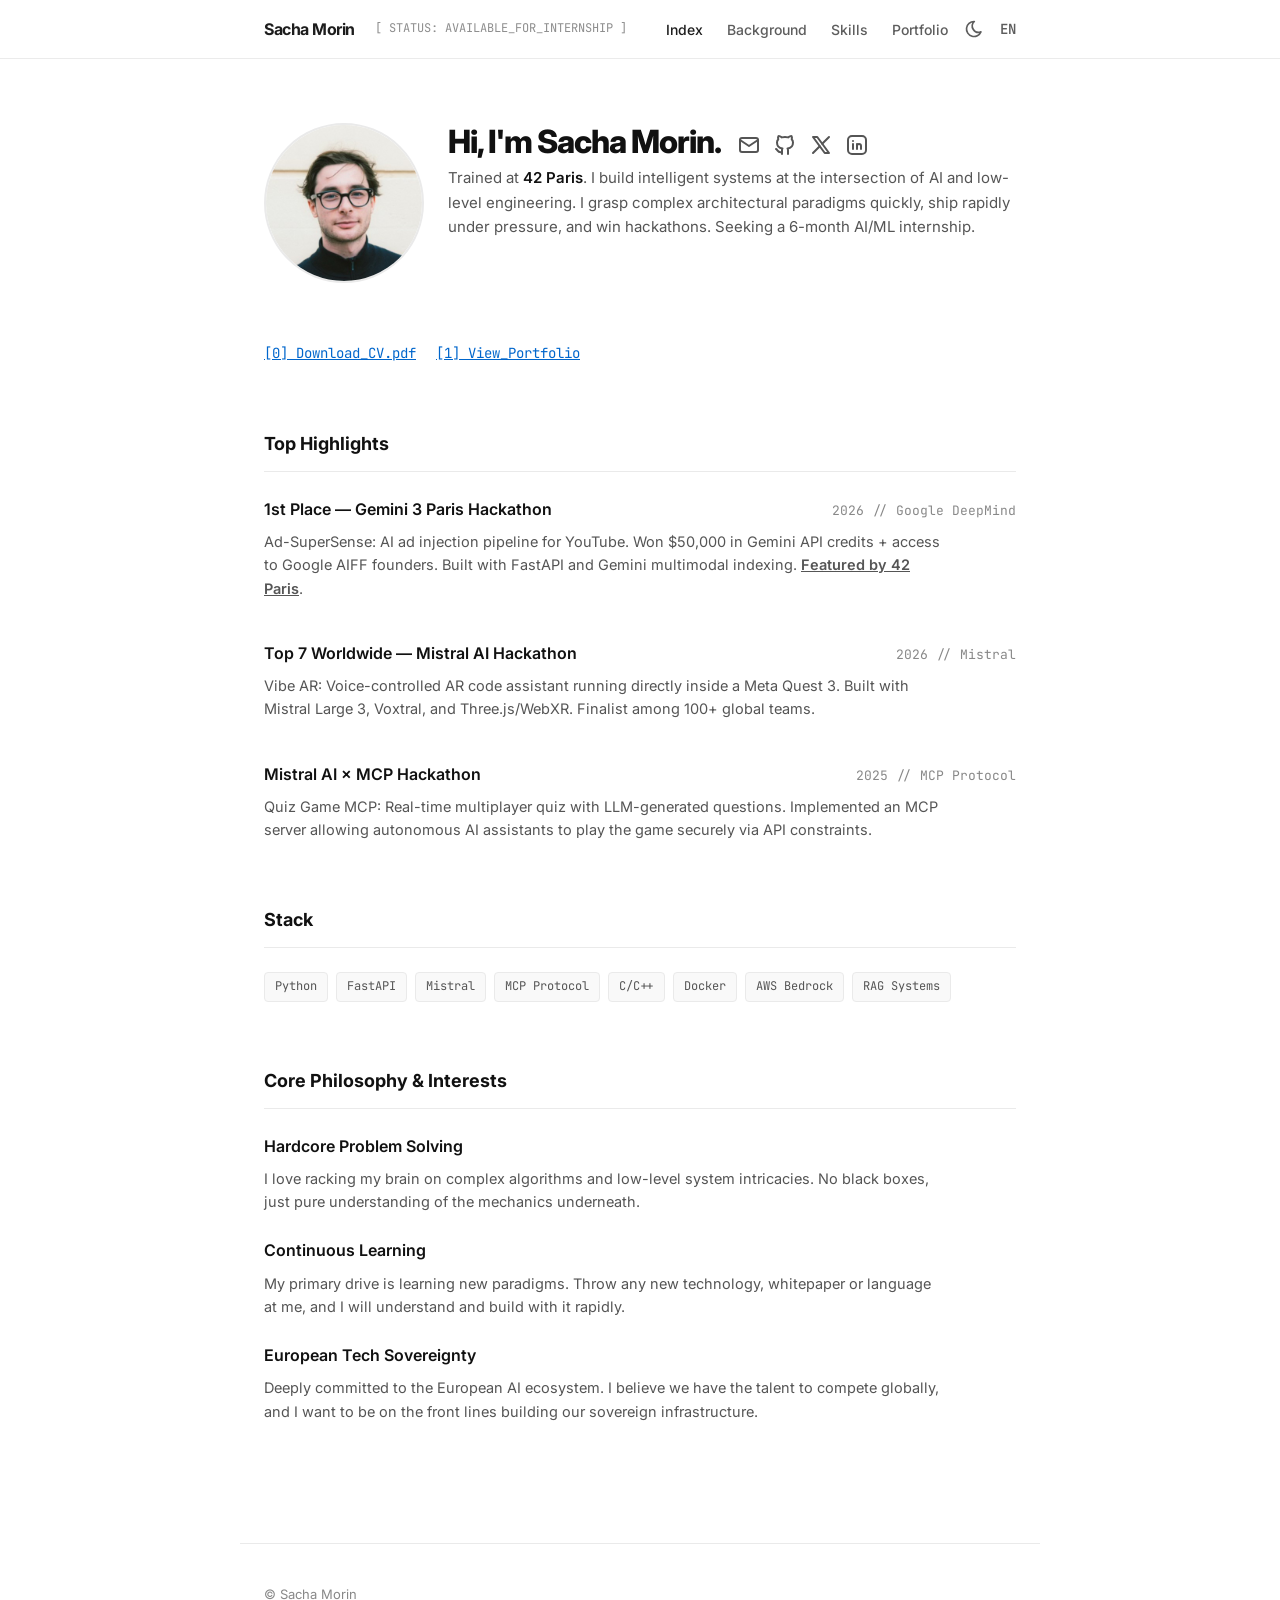
==== index.html @ 83878939 "feat: Portfolio AWS — sachamorin.fr production deployment - Serverless AWS stack: S3 + CloudFront (O" ====
<!DOCTYPE html>
<html lang="en">

<head>
  <meta charset="UTF-8">
  <meta name="viewport" content="width=device-width, initial-scale=1.0">
  <title>Sacha Morin — AI Engineer · 42 Paris</title>
  <link rel="preconnect" href="https://fonts.googleapis.com">
  <link rel="preconnect" href="https://fonts.gstatic.com" crossorigin>
  <link
    href="https://fonts.googleapis.com/css2?family=Inter:wght@400;500;600;700;800&family=JetBrains+Mono:wght@500;700&display=swap"
    rel="stylesheet">
  <link rel="stylesheet" href="styles.css">
</head>

<body>

  <!-- TOP NAV -->
  <nav class="top-nav">
    <div class="nav-container">
      <div class="nav-left">
        <div class="nav-logo">Sacha Morin</div>
        <span class="nav-status" data-i18n="status.available">[ STATUS: AVAILABLE_FOR_INTERNSHIP ]</span>
      </div>

      <div class="nav-controls">
        <div class="nav-links">
          <a href="#" onclick="showSection('index', this); return false;" class="active" data-i18n="nav.index">Index</a>
          <a href="#" onclick="showSection('parcours', this); return false;" data-i18n="nav.background">Background</a>
          <a href="#" onclick="showSection('competences', this); return false;" data-i18n="nav.skills">Skills</a>
          <a href="#" onclick="showSection('portfolio', this); return false;" data-i18n="nav.portfolio">Portfolio</a>
        </div>
        <button id="theme-toggle" class="ctrl-btn" onclick="toggleTheme()" title="Toggle Theme">🌗</button>
        <button id="lang-toggle" class="ctrl-btn" onclick="toggleLang()" title="Switch Language">EN</button>
        <button class="hamburger" onclick="toggleMobileNav()">☰</button>
      </div>
    </div>
  </nav>

  <!-- MOBILE NAV -->
  <div class="mobile-nav" id="mobile-nav">
    <a href="#" onclick="showSection('index', this); toggleMobileNav(); return false;" data-i18n="nav.index">Index</a>
    <a href="#" onclick="showSection('parcours', this); toggleMobileNav(); return false;" data-i18n="nav.background">Background</a>
    <a href="#" onclick="showSection('competences', this); toggleMobileNav(); return false;" data-i18n="nav.skills">Skills</a>
    <a href="#" onclick="showSection('portfolio', this); toggleMobileNav(); return false;" data-i18n="nav.portfolio">Portfolio</a>
    <a href="CV_Sacha_Morin.pdf" target="_blank" data-i18n="nav.cv">CV</a>
  </div>

  <!-- MAIN CONTENT -->
  <main class="main-content">

  <div id="section-index" class="spa-section active" style="display:block;">
    <section class="hero-section">
      <div class="hero-content">
        <div class="block">
          <img src="sacha_profile.jpeg" alt="Sacha Morin" class="hero-avatar" style="border: 2px solid var(--border-light);">
        </div>
        <div class="hero-text-block">
          <div class="hero-title-row">
            <h1 data-i18n="index.hi">Hi, I'm Sacha Morin.</h1>
            <div class="social-links" style="margin-left: 8px; display: flex; gap: 12px; align-items: center;">
              <a href="mailto:sacha.morin.ia@gmail.com" aria-label="Mail" style="display:flex;align-items:center;">
                <svg xmlns="http://www.w3.org/2000/svg" width="24" height="24" viewBox="0 0 24 24" fill="none"
                  stroke="currentColor" stroke-width="2" stroke-linecap="round" stroke-linejoin="round">
                  <path stroke="none" d="M0 0h24v24H0z" fill="none" />
                  <path d="M3 7a2 2 0 0 1 2 -2h14a2 2 0 0 1 2 2v10a2 2 0 0 1 -2 2h-14a2 2 0 0 1 -2 -2v-10z" />
                  <path d="M3 7l9 6l9 -6" />
                </svg>
              </a>
              <a href="https://github.com/Min0laa" target="_blank" aria-label="GitHub"
                style="display:flex;align-items:center;">
                <svg xmlns="http://www.w3.org/2000/svg" width="24" height="24" viewBox="0 0 24 24" fill="none"
                  stroke="currentColor" stroke-width="2" stroke-linecap="round" stroke-linejoin="round">
                  <path stroke="none" d="M0 0h24v24H0z" fill="none" />
                  <path
                    d="M9 19c-4.3 1.4 -4.3 -2.5 -6 -3m12 5v-3.5c0 -1 .1 -1.4 -.5 -2c2.8 -.3 5.5 -1.4 5.5 -6a4.6 4.6 0 0 0 -1.3 -3.2a4.2 4.2 0 0 0 -.1 -3.2s-1.1 -.3 -3.5 1.3a12.3 12.3 0 0 0 -6.2 0c-2.4 -1.6 -3.5 -1.3 -3.5 -1.3a4.2 4.2 0 0 0 -.1 3.2a4.6 4.6 0 0 0 -1.3 3.2c0 4.6 2.7 5.7 5.5 6c-.6 .6 -.6 1.2 -.5 2v3.5" />
                </svg>
              </a>
              <a href="https://x.com/sacha_morin" target="_blank" aria-label="X"
                style="display:flex;align-items:center;">
                <svg xmlns="http://www.w3.org/2000/svg" width="24" height="24" viewBox="0 0 24 24" fill="none"
                  stroke="currentColor" stroke-width="2" stroke-linecap="round" stroke-linejoin="round">
                  <path stroke="none" d="M0 0h24v24H0z" fill="none" />
                  <path d="M4 4l11.733 16h4.267l-11.733 -16z" />
                  <path d="M4 20l6.768 -6.768m2.46 -2.46l6.772 -6.772" />
                </svg>
              </a>
              <a href="https://linkedin.com/in/sacha-morin60/" target="_blank" aria-label="LinkedIn"
                style="display:flex;align-items:center;">
                <svg xmlns="http://www.w3.org/2000/svg" width="24" height="24" viewBox="0 0 24 24" fill="none"
                  stroke="currentColor" stroke-width="2" stroke-linecap="round" stroke-linejoin="round">
                  <path stroke="none" d="M0 0h24v24H0z" fill="none" />
                  <path d="M8 11v5" />
                  <path d="M8 8v.01" />
                  <path d="M12 16v-5" />
                  <path d="M16 16v-3a2 2 0 1 0 -4 0" />
                  <path d="M3 7a4 4 0 0 1 4 -4h10a4 4 0 0 1 4 4v10a4 4 0 0 1 -4 4h-10a4 4 0 0 1 -4 -4z" />
                </svg>
              </a>
            </div>
          </div>
          <p data-i18n="index.desc">
            Trained at <strong>42 Paris</strong>. I build intelligent systems at the intersection of AI and low-level
            engineering. I grasp complex architectural paradigms quickly, ship rapidly under pressure, and win
            hackathons. Seeking a 6-month AI/ML internship.
          </p>
        </div>
      </div>
    </section>

    <div style="margin-top: 24px;">
      <a href="CV_Sacha_Morin.pdf" target="_blank" class="mono-link" data-i18n="index.dl_cv">[0] Download_CV.pdf</a>
      <a href="#" onclick="showSection('portfolio', document.querySelectorAll('.nav-links a')[3]); return false;" class="mono-link" data-i18n="index.view_port">[1] View_Portfolio</a>
    </div>

    <h3 data-i18n="index.highlights">Top Highlights</h3>
    <div class="info-list">

      <div class="info-item">
        <div class="info-header">
          <div class="info-title" data-i18n="port.ad_super">1st Place — Gemini 3 Paris Hackathon</div>
          <div class="info-meta" data-i18n="port.ad_super.meta">2026 // Google DeepMind</div>
        </div>
        <p class="info-desc" data-i18n="port.ad_super.desc">Ad-SuperSense: AI ad injection pipeline for YouTube. Won
          $50,000 in Gemini API credits + access to Google AIFF founders. Built with FastAPI and Gemini multimodal
          indexing.</p>
      </div>

      <div class="info-item">
        <div class="info-header">
          <div class="info-title" data-i18n="port.mistral">Top 7 Worldwide — Mistral AI Hackathon</div>
          <div class="info-meta" data-i18n="port.mistral.meta">2026 // Mistral</div>
        </div>
        <p class="info-desc" data-i18n="port.mistral.desc">Vibe AR: Voice-controlled AR code assistant running directly
          inside a Meta Quest 3. Built with Mistral Large 3, Voxtral, and Three.js/WebXR. Finalist among 100+ global
          teams.</p>
      </div>

      <div class="info-item">
        <div class="info-header">
          <div class="info-title" data-i18n="port.mcp">Mistral AI × MCP Hackathon</div>
          <div class="info-meta" data-i18n="port.mcp.meta">2025 // MCP Protocol</div>
        </div>
        <p class="info-desc" data-i18n="port.mcp.desc">Quiz Game MCP: Real-time multiplayer quiz with LLM-generated
          questions. Implemented an MCP server allowing autonomous AI assistants to play the game securely via API
          constraints.</p>
      </div>

    </div>

    <h3 data-i18n="index.stack">Stack</h3>
    <div class="tag-container">
      <span class="tag">Python</span>
      <span class="tag">FastAPI</span>
      <span class="tag">Mistral</span>
      <span class="tag">MCP Protocol</span>
      <span class="tag">C/C++</span>
      <span class="tag">Docker</span>
      <span class="tag">AWS Bedrock</span>
      <span class="tag">RAG Systems</span>
    </div>

    <h3 data-i18n="index.philosophy">Core Philosophy & Interests</h3>
    <div class="info-list" style="gap: 24px; margin-top: 16px;">
      <div class="info-item">
        <div class="info-title" data-i18n="phil.problem.title">Hardcore Problem Solving</div>
        <p class="info-desc" data-i18n="phil.problem.desc">I love racking my brain on complex algorithms and low-level
          system intricacies. No black boxes, just pure understanding of the mechanics underneath.</p>
      </div>
      <div class="info-item">
        <div class="info-title" data-i18n="phil.learning.title">Continuous Learning</div>
        <p class="info-desc" data-i18n="phil.learning.desc">My primary drive is learning new paradigms. Throw any new
          technology, whitepaper or language at me, and I will understand and build with it rapidly.</p>
      </div>
      <div class="info-item">
        <div class="info-title" data-i18n="phil.euro.title">European Tech Sovereignty</div>
        <p class="info-desc" data-i18n="phil.euro.desc">Deeply committed to the European AI ecosystem. I believe we have
          the talent to compete globally, and I want to be on the front lines building our sovereign infrastructure.</p>
      </div>
    </div>
  </div>

  <div id="section-parcours" class="spa-section" style="display:none;">
    <h1 data-i18n="parc.title">Background</h1>
    <h2 data-i18n="parc.subtitle">Education · Experience · Commitments</h2>

    <h3 data-i18n="parc.exp.h3">Experience & Leadership</h3>
    <div class="info-list">
      
      <div class="info-item">
        <div class="info-header">
          <div class="info-title" data-i18n="parc.exp1.t">Co-President — 42Blockchain</div>
          <div class="info-meta" data-i18n="parc.exp1.m">Jan 2024 – 2025 // Paris, France</div>
        </div>
        <p class="info-desc" data-i18n="parc.exp1.p">Revitalized an abandoned student association into the world's largest student blockchain union with 2,063 members across 30+ countries. Secured partnerships with Algorand, Solana, and Ledger. Organized events and dispatched students to international hackathons (Bangkok, Singapore, Brussels, Berlin).</p>
      </div>

      <div class="info-item">
        <div class="info-header">
          <div class="info-title" data-i18n="parc.exp2.t">Human Resources Advisor</div>
          <div class="info-meta" data-i18n="parc.exp2.m">2022 - 2024 // Pôle Emploi - France Travail</div>
        </div>
        <p class="info-desc" data-i18n="parc.exp2.p">Analyzed complex organizational logic and advised businesses on talent acquisition structuring.</p>
      </div>

      <div class="info-item">
        <div class="info-header">
          <div class="info-title" data-i18n="parc.exp3.t">Hotel Receptionist</div>
          <div class="info-meta" data-i18n="parc.exp3.m">Sept – Dec 2022 // London, UK</div>
        </div>
        <p class="info-desc" data-i18n="parc.exp3.p">Front desk operations in a 100% English-speaking environment. Total linguistic immersion resulting in professional-level fluency.</p>
      </div>

    </div>

    <h3 data-i18n="parc.cert.h3">Certifications</h3>
    <div class="info-list">

      <div class="info-item">
        <div class="info-header">
          <div class="info-title" data-i18n="parc.cert1.t">AWS Solutions Architect — Associate</div>
          <div class="info-meta" data-i18n="parc.cert1.m">In Progress</div>
        </div>
        <p class="info-desc" data-i18n="parc.cert1.p">Cloud architecture, Infrastructure as Code, high availability, and AWS security. (EC2, S3, Lambda, VPC, IAM, CloudFormation).</p>
      </div>

      <div class="info-item">
        <div class="info-header">
          <div class="info-title" data-i18n="parc.cert2.t">AWS AI Practitioner</div>
          <div class="info-meta" data-i18n="parc.cert2.m">In Progress</div>
        </div>
        <p class="info-desc" data-i18n="parc.cert2.p">Machine Learning pipelines, model inference, and deployment using AWS Bedrock, SageMaker, Rekognition, and Comprehend.</p>
      </div>

      <div class="info-item">
        <div class="info-header">
          <div class="info-title" data-i18n="parc.cert3.t">Alyra — Rust Programming</div>
          <div class="info-meta" data-i18n="parc.cert3.m">Completed 2024</div>
        </div>
        <p class="info-desc" data-i18n="parc.cert3.p">Rust certification applied to low-level systems and blockchain (Ownership, borrowing, lifetimes, safe concurrency).</p>
      </div>

    </div>

    <h3 data-i18n="parc.edu.h3">Education</h3>
    <div class="info-list">

      <div class="info-item">
        <div class="info-header">
          <div class="info-title" data-i18n="parc.edu1.t">42 Paris — Software Engineering</div>
          <div class="info-meta" data-i18n="parc.edu1.m">Nov 2023 – Present // Paris, France</div>
        </div>
        <div class="tag-container" style="margin-bottom: 8px;">
          <span class="tag" data-i18n="parc.edu1.tag">RNCP Level 7 (Master's Equivalent)</span>
        </div>
        <p class="info-desc" data-i18n="parc.edu1.p">Intensive peer-to-peer curriculum. System programming in C (memory, processes, sockets), OOP in C++, networking (TCP/IP, HTTP servers from scratch), multithreading, and advanced Linux/Docker administration.</p>
      </div>

      <div class="info-item">
        <div class="info-header">
          <div class="info-title" data-i18n="parc.edu2.t">EF Education First — Language & Finance</div>
          <div class="info-meta" data-i18n="parc.edu2.m">Jan – Jun 2023 // San Diego, CA</div>
        </div>
        <p class="info-desc" data-i18n="parc.edu2.p">English language diploma with supplementary modules in finance. 6 months of total immersion on an American campus.</p>
      </div>

      <div class="info-item">
        <div class="info-header">
          <div class="info-title" data-i18n="parc.edu3.t">General Baccalaureate</div>
          <div class="info-meta" data-i18n="parc.edu3.m">2022 // France</div>
        </div>
        <p class="info-desc" data-i18n="parc.edu3.p">Solid scientific foundation — Specialties in Physics, Chemistry, Biology, and Expert Mathematics.</p>
      </div>

    </div>

    <h3 data-i18n="parc.lang.h3">Languages</h3>
    <div class="tag-container">
      <span class="tag" data-i18n="parc.lang1">French (Native)</span>
      <span class="tag" data-i18n="parc.lang2">English (Fluent/Professional)</span>
    </div>
  </div>

  <div id="section-competences" class="spa-section" style="display:none;">
    <h1 data-i18n="comp.title">Skills</h1>
    <h2 data-i18n="comp.subtitle">Technical stack — AI, cloud and systems</h2>

    <h3 data-i18n="comp.ai.h3">AI & LLM — Core Expertise</h3>
    <p data-i18n="comp.ai.p">Building end-to-end intelligent systems, pipelines, and agents.</p>
    <div class="tag-container">
      <span class="tag" style="background:#111; color:#fff;">Python</span>
      <span class="tag" style="background:#111; color:#fff;">FastAPI</span>
      <span class="tag" style="background:#111; color:#fff;">LLM APIs (Mistral, Gemini)</span>
      <span class="tag" style="background:#111; color:#fff;">MCP Protocol</span>
      <span class="tag" style="background:#111; color:#fff;">RAG Systems</span>
      <span class="tag">PyTorch</span>
      <span class="tag">LangChain</span>
      <span class="tag">Transformers</span>
      <span class="tag">Voxtral</span>
      <span class="tag">ElevenLabs</span>
    </div>

    <h3 data-i18n="comp.cloud.h3">Cloud & DevOps</h3>
    <p data-i18n="comp.cloud.p">Deploying, scaling, and maintaining infrastructure.</p>
    <div class="tag-container">
      <span class="tag" style="background:#111; color:#fff;">Docker & Compose</span>
      <span class="tag" style="background:#111; color:#fff;">Linux / Shell</span>
      <span class="tag" style="background:#111; color:#fff;">Git / GitHub</span>
      <span class="tag">AWS Bedrock</span>
      <span class="tag">Nginx / TLS</span>
      <span class="tag">Redis</span>
      <span class="tag">MariaDB / PostgreSQL</span>
    </div>

    <h3 data-i18n="comp.sys.h3">Low-Level Systems — 42 Base</h3>
    <p data-i18n="comp.sys.p">Memory management, networking, and system calls.</p>
    <div class="tag-container">
      <span class="tag" style="background:#111; color:#fff;">C / C++</span>
      <span class="tag" style="background:#111; color:#fff;">Networking (TCP/IP)</span>
      <span class="tag">Rust</span>
      <span class="tag">Multithreading / POSIX</span>
      <span class="tag">Unix / Sockets</span>
    </div>

    <h3 data-i18n="comp.web.h3">Web & Full-Stack</h3>
    <div class="tag-container">
      <span class="tag">TypeScript</span>
      <span class="tag">Next.js</span>
      <span class="tag">React</span>
      <span class="tag">Three.js / WebXR</span>
      <span class="tag">REST APIs</span>
      <span class="tag">WebSockets</span>
      <span class="tag">OAuth2</span>
    </div>

    <h3 data-i18n="comp.soft.h3">Soft Skills</h3>
    <div class="info-list">
      <div class="info-item">
        <div class="info-header"><div class="info-title" data-i18n="comp.soft1.t">Leadership & Execution</div></div>
        <p class="info-desc" data-i18n="comp.soft1.p">Managed an association of 2,000+ members. Built and united a team from scratch. Proven ability to execute and ship under 48h pressure during hackathons.</p>
      </div>
      <div class="info-item">
        <div class="info-header"><div class="info-title" data-i18n="comp.soft2.t">Fast Learning & Problem Solving</div></div>
        <p class="info-desc" data-i18n="comp.soft2.p">Trained in self-directed learning at 42. Capable of learning any technology by building. Able to decompose any complex architecture without assistance.</p>
      </div>
      <div class="info-item">
        <div class="info-header"><div class="info-title" data-i18n="comp.soft3.t">International & Negotiation</div></div>
        <p class="info-desc" data-i18n="comp.soft3.p">Fluent English, participated in hackathons across 4 continents. Secured partnerships and dealt with major tech actors (Algorand, Solana, Ledger).</p>
      </div>
    </div>

    <h3 data-i18n="comp.roles.h3">Target Roles</h3>
    <div class="info-list">
      <div class="info-item">
        <div class="info-header"><div class="info-title" data-i18n="comp.role1.t">LLM Engineering</div></div>
        <p class="info-desc" data-i18n="comp.role1.p">Fine-tuning, advanced prompt engineering, model evaluation, and inference pipelines.</p>
      </div>
      <div class="info-item">
        <div class="info-header"><div class="info-title" data-i18n="comp.role2.t">AI Agents & MCP</div></div>
        <p class="info-desc" data-i18n="comp.role2.p">Multi-agent systems, orchestration, Model Context Protocol integration, agentic workflows.</p>
      </div>
      <div class="info-item">
        <div class="info-header"><div class="info-title" data-i18n="comp.role3.t">RAG & Knowledge Bases</div></div>
        <p class="info-desc" data-i18n="comp.role3.p">Retrieval-augmented generation, vector stores, semantic search systems.</p>
      </div>
    </div>
  </div>

  <div id="section-portfolio" class="spa-section" style="display:none;">
    <h1 data-i18n="portpage.h1">Portfolio</h1>
    <h2 data-i18n="portpage.h2">Projects built under pressure</h2>

    <h3 data-i18n="portpage.ai">AI Hackathons</h3>
    <div class="info-list">

      <div class="info-item">
        <div class="info-header">
          <div class="info-title" data-i18n="port.ad_super">1st Place — Gemini 3 Paris Hackathon</div>
          <div class="info-meta" data-i18n="port.ad_super.meta">2026 // Google DeepMind</div>
        </div>
        <p class="info-desc" data-i18n="port.ad_super.desc">Ad-SuperSense: AI ad injection pipeline for YouTube. Won
          $50,000 in Gemini API credits + access to Google AIFF founders. Built with FastAPI and Gemini multimodal
          indexing.</p>
        <div class="tag-container">
          <span class="tag">Python</span>
          <span class="tag">FastAPI</span>
          <span class="tag">Gemini API</span>
          <span class="tag">TypeScript</span>
          <span class="tag">Plasmo</span>
        </div>
      </div>

      <div class="info-item">
        <div class="info-header">
          <div class="info-title" data-i18n="port.mistral">Top 7 Worldwide — Mistral AI Hackathon</div>
          <div class="info-meta" data-i18n="port.mistral.meta">2026 // Mistral</div>
        </div>
        <p class="info-desc" data-i18n="port.mistral.desc">Vibe AR: Voice-controlled AR code assistant running directly
          inside a Meta Quest 3. Built with Mistral Large 3, Voxtral, and Three.js/WebXR. Finalist among 100+ global
          teams.</p>
        <div class="tag-container">
          <span class="tag">Mistral Large 3</span>
          <span class="tag">Voxtral</span>
          <span class="tag">Three.js / WebXR</span>
          <span class="tag">ElevenLabs</span>
          <span class="tag">Meta Quest 3</span>
        </div>
      </div>

      <div class="info-item">
        <div class="info-header">
          <div class="info-title" data-i18n="port.mcp">Mistral AI × MCP Hackathon</div>
          <div class="info-meta" data-i18n="port.mcp.meta">2025 // MCP Protocol</div>
        </div>
        <p class="info-desc" data-i18n="port.mcp.desc">Quiz Game MCP: Real-time multiplayer quiz with LLM-generated
          questions. Implemented an MCP server allowing autonomous AI assistants to play the game securely via API
          constraints.</p>
        <div class="tag-container">
          <span class="tag">Python</span>
          <span class="tag">FastAPI</span>
          <span class="tag">FastMCP</span>
          <span class="tag">WebSockets</span>
        </div>
      </div>

    </div>

    <h3 data-i18n="portpage.sys">Low-Level Systems & Infrastructure</h3>
    <div class="info-list">

      <div class="info-item">
        <div class="info-header">
          <div class="info-title" data-i18n="sys.inc.title">Inception</div>
          <div class="info-meta" data-i18n="sys.inc.meta">System Administration / Docker</div>
        </div>
        <p class="info-desc" data-i18n="sys.inc.desc">Production Docker infrastructure from scratch. A WordPress setup
          served via Nginx with TLS, backed by MariaDB, and cached with Redis. Built entirely with custom Dockerfiles
          without raw images.</p>
        <div class="tag-container">
          <span class="tag">Docker</span>
          <span class="tag">Nginx</span>
          <span class="tag">Redis</span>
          <span class="tag">MariaDB</span>
        </div>
      </div>

      <div class="info-item">
        <div class="info-header">
          <div class="info-title" data-i18n="sys.irc.title">ft_irc</div>
          <div class="info-meta" data-i18n="sys.irc.meta">C++ / Networking</div>
        </div>
        <p class="info-desc" data-i18n="sys.irc.desc">RFC-compliant IRC server in C++. Features non-blocking I/O with
          poll(), channel management, operator privileges, private messaging, and concurrent clients.</p>
        <div class="tag-container">
          <span class="tag">C++</span>
          <span class="tag">TCP/IP Sockets</span>
        </div>
      </div>

      <div class="info-item">
        <div class="info-header">
          <div class="info-title" data-i18n="sys.trans.title">ft_transcendence</div>
          <div class="info-meta" data-i18n="sys.trans.meta">Full-Stack Web</div>
        </div>
        <p class="info-desc" data-i18n="sys.trans.desc">Real-time multiplayer Pong application with WebSockets, OAuth2,
          matchmaking, user profiles, and a multi-service Docker architecture.</p>
        <div class="tag-container">
          <span class="tag">TypeScript</span>
          <span class="tag">WebSockets</span>
          <span class="tag">OAuth2</span>
          <span class="tag">Docker</span>
        </div>
      </div>

      <div class="info-item">
        <div class="info-header">
          <div class="info-title" data-i18n="sys.mini.title">Minishell</div>
          <div class="info-meta" data-i18n="sys.mini.meta">C / Unix Systems</div>
        </div>
        <p class="info-desc" data-i18n="sys.mini.desc">Unix shell written from scratch in C. Complete lexer/parser,
          pipes, redirections, variable expansion, signal handling, and nested quotes.</p>
        <div class="tag-container">
          <span class="tag">C</span>
          <span class="tag">Unix Signals</span>
          <span class="tag">AST</span>
        </div>
      </div>

    </div>

    <h3 data-i18n="portpage.cloud">Cloud & Infrastructure</h3>
    <div class="info-list">

      <div class="info-item">
        <div class="info-header">
          <div class="info-title" data-i18n="cloud.portfolio.title">sachamorin.fr — Serverless Portfolio Deployment</div>
          <div class="info-meta" data-i18n="cloud.portfolio.meta">2026 // AWS · Terraform · OVH</div>
        </div>
        <p class="info-desc" data-i18n="cloud.portfolio.desc">Full production-grade AWS deployment of this portfolio. Serverless architecture: S3 static hosting behind CloudFront CDN, Lambda visit counter, API Gateway, DynamoDB — all provisioned with Terraform IaC. Custom domain sachamorin.fr via OVH Cloud with ACM SSL certificate and Route 53 DNS. AWS Budgets for FinOps monitoring.</p>
        <div class="tag-container">
          <span class="tag">AWS S3</span>
          <span class="tag">CloudFront</span>
          <span class="tag">Lambda</span>
          <span class="tag">DynamoDB</span>
          <span class="tag">ACM</span>
          <span class="tag">Route 53 DNS</span>
          <span class="tag">IAM</span>
          <span class="tag">Terraform IaC</span>
          <span class="tag">OVH Cloud</span>
          <span class="tag">FinOps</span>
          <span class="tag">Monitoring</span>
        </div>
      </div>

    </div>

    <h3 data-i18n="portpage.web3">Web3 Hackathons</h3>
    <div class="info-list">

      <div class="info-item">
        <div class="info-header">
          <div class="info-title" data-i18n="web3.ape.title">APE ID</div>
          <div class="info-meta" data-i18n="web3.ape.meta">EthGlobal Bangkok 2024 // $20,000+ Prize</div>
        </div>
        <p class="info-desc" data-i18n="web3.ape.desc">Web3 passport linking ENS subdomains to NFC wristbands. Scanning
          the wristband proves on-chain identity and grants event access.</p>
        <div class="tag-container">
          <span class="tag">TypeScript</span>
          <span class="tag">Next.js</span>
          <span class="tag">Wagmi</span>
          <span class="tag">Base L2</span>
        </div>
      </div>

      <div class="info-item">
        <div class="info-header">
          <div class="info-title" data-i18n="web3.algo.title">Algorand ASA Minter</div>
          <div class="info-meta" data-i18n="web3.algo.meta">Blockspace Hackathon // 1st Place</div>
        </div>
        <p class="info-desc" data-i18n="web3.algo.desc">dApp to mint NFTs and tokens (ASAs) on the Algorand TestNet
          using a Svelte frontend and Flask backend.</p>
        <div class="tag-container">
          <span class="tag">Svelte</span>
          <span class="tag">Python Flask</span>
          <span class="tag">Algorand SDK</span>
        </div>
      </div>

    </div>
  </div>

  </main>

  <footer>
    <div class="footer-left">© Sacha Morin</div>
  </footer>

  <script src="i18n.js"></script>
  <script>
    fetch(`${VISIT_API_URL}/visit`, { method: 'POST' }).catch(e => console.error(e));
    
    // SPA Tab Logic
    function showSection(sectionId, element) {
      // Hide all sections
      document.querySelectorAll('.spa-section').forEach(sec => {
        sec.style.display = 'none';
        sec.classList.remove('active');
      });
      // Show targeted section
      const target = document.getElementById('section-' + sectionId);
      if (target) {
        target.style.display = 'block';
        target.classList.add('active');
      }
      
      // Update nav active state (Desktop)
      document.querySelectorAll('.nav-links a').forEach(a => a.classList.remove('active'));
      if (element && element.closest('.nav-links')) {
        element.classList.add('active');
      } else {
        // Fallback if triggered from elsewhere
        const fallback = document.querySelector(`.nav-links a[onclick*="${sectionId}"]`);
        if (fallback) fallback.classList.add('active');
      }
      
      // Scroll to top
      window.scrollTo(0, 0);
    }
  </script>
</body>
</html>
---- styles.css ----
/* ============================================================
   UNIFIED THEME (LIGHT / DARK)
   Inspired by Steipete / "Pure Information"
   ============================================================ */

:root {
  /* Default Light Theme */
  --bg-page: #ffffff;
  --bg-surface: #f9f9f9;
  --text-main: #111111;
  --text-secondary: #555555;
  --text-tertiary: #888888;
  --border-light: #eaeaea;
  
  --accent-blue: #0066cc;
  --accent-orange: #d97706; /* Fallback dark orange for light mode if needed */
  
  --font-sans: 'Inter', system-ui, -apple-system, sans-serif;
  --font-mono: 'JetBrains Mono', 'Fira Code', monospace;
  
  --max-width-content: 800px;
}

body.dark-theme {
  /* Steipete Dark Theme */
  --bg-page: #0a0a0a;
  --bg-surface: #0d1117;
  --text-main: #f5f5f5;
  --text-secondary: #bbc7d3;
  --text-tertiary: #88929b;
  --border-light: rgba(255, 255, 255, 0.1);
  
  --accent-blue: #7db8ff;
  --accent-orange: #f0883e;
}

* { box-sizing: border-box; margin: 0; padding: 0; }

body {
  background: var(--bg-page);
  color: var(--text-main);
  font-family: var(--font-sans);
  line-height: 1.65;
  -webkit-font-smoothing: antialiased;
  transition: background-color 0.2s ease, color 0.2s ease;
}

a { color: var(--text-secondary); text-decoration: none; transition: color 0.15s ease; }
a:hover { color: var(--text-main); }
a.accent-link { color: var(--accent-blue); }
a.accent-link:hover { color: var(--accent-orange); }

/* ── TOP NAV ── */
.top-nav {
  position: sticky;
  top: 0;
  background: var(--bg-page);
  opacity: 0.95;
  backdrop-filter: blur(8px);
  -webkit-backdrop-filter: blur(8px);
  border-bottom: 1px solid var(--border-light);
  z-index: 100;
  transition: background-color 0.2s ease, border-color 0.2s ease;
}

.nav-container {
  max-width: var(--max-width-content);
  margin: 0 auto;
  padding: 16px 24px;
  display: flex;
  justify-content: space-between;
  align-items: center;
}

.nav-left { display: flex; align-items: center; gap: 12px; }
.nav-logo { font-size: 16px; font-weight: 700; letter-spacing: -0.5px; color: var(--text-main); }

/* ── NEW AVAILABLE BADGE (Minimalist) ── */
.nav-status {
  font-family: var(--font-mono);
  font-size: 12px;
  color: var(--text-tertiary);
  margin-left: 8px;
}

/* ── CONTROLS / TOGGLERS ── */
.nav-controls {
  display: flex;
  align-items: center;
  gap: 16px;
}

.ctrl-btn {
  background: none;
  border: none;
  color: var(--text-secondary);
  cursor: pointer;
  font-family: var(--font-mono);
  font-size: 14px;
  font-weight: 600;
  display: flex;
  align-items: center;
  justify-content: center;
  transition: color 0.15s ease;
}
.ctrl-btn:hover { color: var(--text-main); }

.nav-links { display: flex; gap: 24px; align-items: center; }
.nav-links a { font-size: 14px; color: var(--text-secondary); font-weight: 500; }
.nav-links a:hover, .nav-links a.active { color: var(--text-main); }

.hamburger { display: none; background: none; border: none; font-size: 24px; cursor: pointer; color: var(--text-main); }

/* ── HERO SECTION ── */
.hero-section { padding-top: 24px; padding-bottom: 24px; }
.hero-content { display: flex; flex-direction: column; align-items: flex-start; gap: 24px; }
.hero-avatar { width: 160px; height: 160px; border-radius: 50%; object-fit: cover; flex-shrink: 0; transition: all 0.3s ease; }
.hero-avatar:hover { transform: scale(1.05); box-shadow: 0 20px 25px -5px rgb(0 0 0 / 0.1); }
body.dark-theme .hero-avatar:hover { box-shadow: 0 20px 25px -5px rgba(255,255,255, 0.05); }
.hero-text-block { flex: 1; text-align: left; }
.hero-title-row { display: flex; align-items: center; gap: 8px; justify-content: flex-start; }

@media (min-width: 640px) {
  .hero-content { flex-direction: row; }
}

/* ── LAYOUT ── */
.main-content { max-width: var(--max-width-content); margin: 0 auto; padding: 40px 24px 120px; }

/* ── TYPOGRAPHY & ELEMENTS ── */
h1 { font-size: 32px; font-weight: 800; letter-spacing: -1px; margin-bottom: 4px; line-height: 1.2; color: var(--text-main); }
h2 { font-size: 18px; font-weight: 500; color: var(--text-secondary); margin-bottom: 40px; }
h3 { font-size: 18px; font-weight: 700; margin-top: 64px; margin-bottom: 24px; border-bottom: 1px solid var(--border-light); padding-bottom: 12px; color: var(--text-main); }

p { font-size: 15px; color: var(--text-secondary); margin-bottom: 32px; max-width: 680px; }
ul { list-style: none; margin-bottom: 32px; }
li { font-size: 15px; color: var(--text-secondary); margin-bottom: 12px; display: flex; gap: 12px; }
li::before { content: "—"; color: var(--text-tertiary); }
strong { color: var(--text-main); font-weight: 600; }

.mono-text { font-family: var(--font-mono); font-size: 13px; color: var(--text-tertiary); }
.mono-link { font-family: var(--font-mono); font-size: 14px; text-decoration: underline; margin-right: 16px; color: var(--accent-blue) !important; }
.mono-link:hover { color: var(--accent-orange) !important; text-decoration: underline; }

/* ── COMPONENT: INFO LIST ── */
.info-list { display: flex; flex-direction: column; gap: 40px; }
.info-item { display: flex; flex-direction: column; gap: 8px; }
.info-header { display: flex; justify-content: space-between; align-items: baseline; flex-wrap: wrap; gap: 8px; }
.info-title { font-size: 16px; font-weight: 600; color: var(--text-main); }
.info-meta { font-size: 13px; color: var(--text-tertiary); font-family: var(--font-mono); }
body.dark-theme .info-meta { color: var(--accent-orange); }
.info-desc { font-size: 14.5px; color: var(--text-secondary); line-height: 1.6; margin: 0; }

/* ── TAGS ── */
.tag-container { display: flex; flex-wrap: wrap; gap: 8px; margin-top: 4px; }
.tag {
  font-family: var(--font-mono); font-size: 12px; padding: 4px 10px;
  background: var(--bg-surface); border: 1px solid var(--border-light); border-radius: 4px; color: var(--text-secondary);
}
body.dark-theme .tag { color: var(--accent-blue); }

/* ── FOOTER ── */
footer {
  max-width: var(--max-width-content); margin: 0 auto; padding: 40px 24px;
  border-top: 1px solid var(--border-light); display: flex; justify-content: space-between;
  align-items: center; font-size: 13px; color: var(--text-tertiary);
}
.social-links { display: flex; gap: 16px; }

/* ── RESPONSIVE COMPATIBILITY ── */
@media (max-width: 768px) {
  .nav-links { display: none; }
  .hamburger { display: block; }
  .main-content { padding: 48px 20px 80px; }
  
  h1 { font-size: 28px; }
  h2 { font-size: 16px; }
  h3 { font-size: 16px; margin-top: 48px; }
  
  .info-header { flex-direction: column; gap: 4px; }
  .nav-status { display: none; }
}

/* ── MOBILE NAV OVERLAY ── */
.mobile-nav {
  display: none; position: fixed; inset: 0; top: 60px;
  background: var(--bg-page); z-index: 90; padding: 40px 24px;
  flex-direction: column; gap: 24px; border-top: 1px solid var(--border-light);
}
.mobile-nav.open { display: flex; }
.mobile-nav a { font-size: 18px; font-weight: 500; color: var(--text-main); }
.mobile-nav .nav-controls { justify-content: flex-start; margin-top: 24px; padding-top: 24px; border-top: 1px solid var(--border-light); }
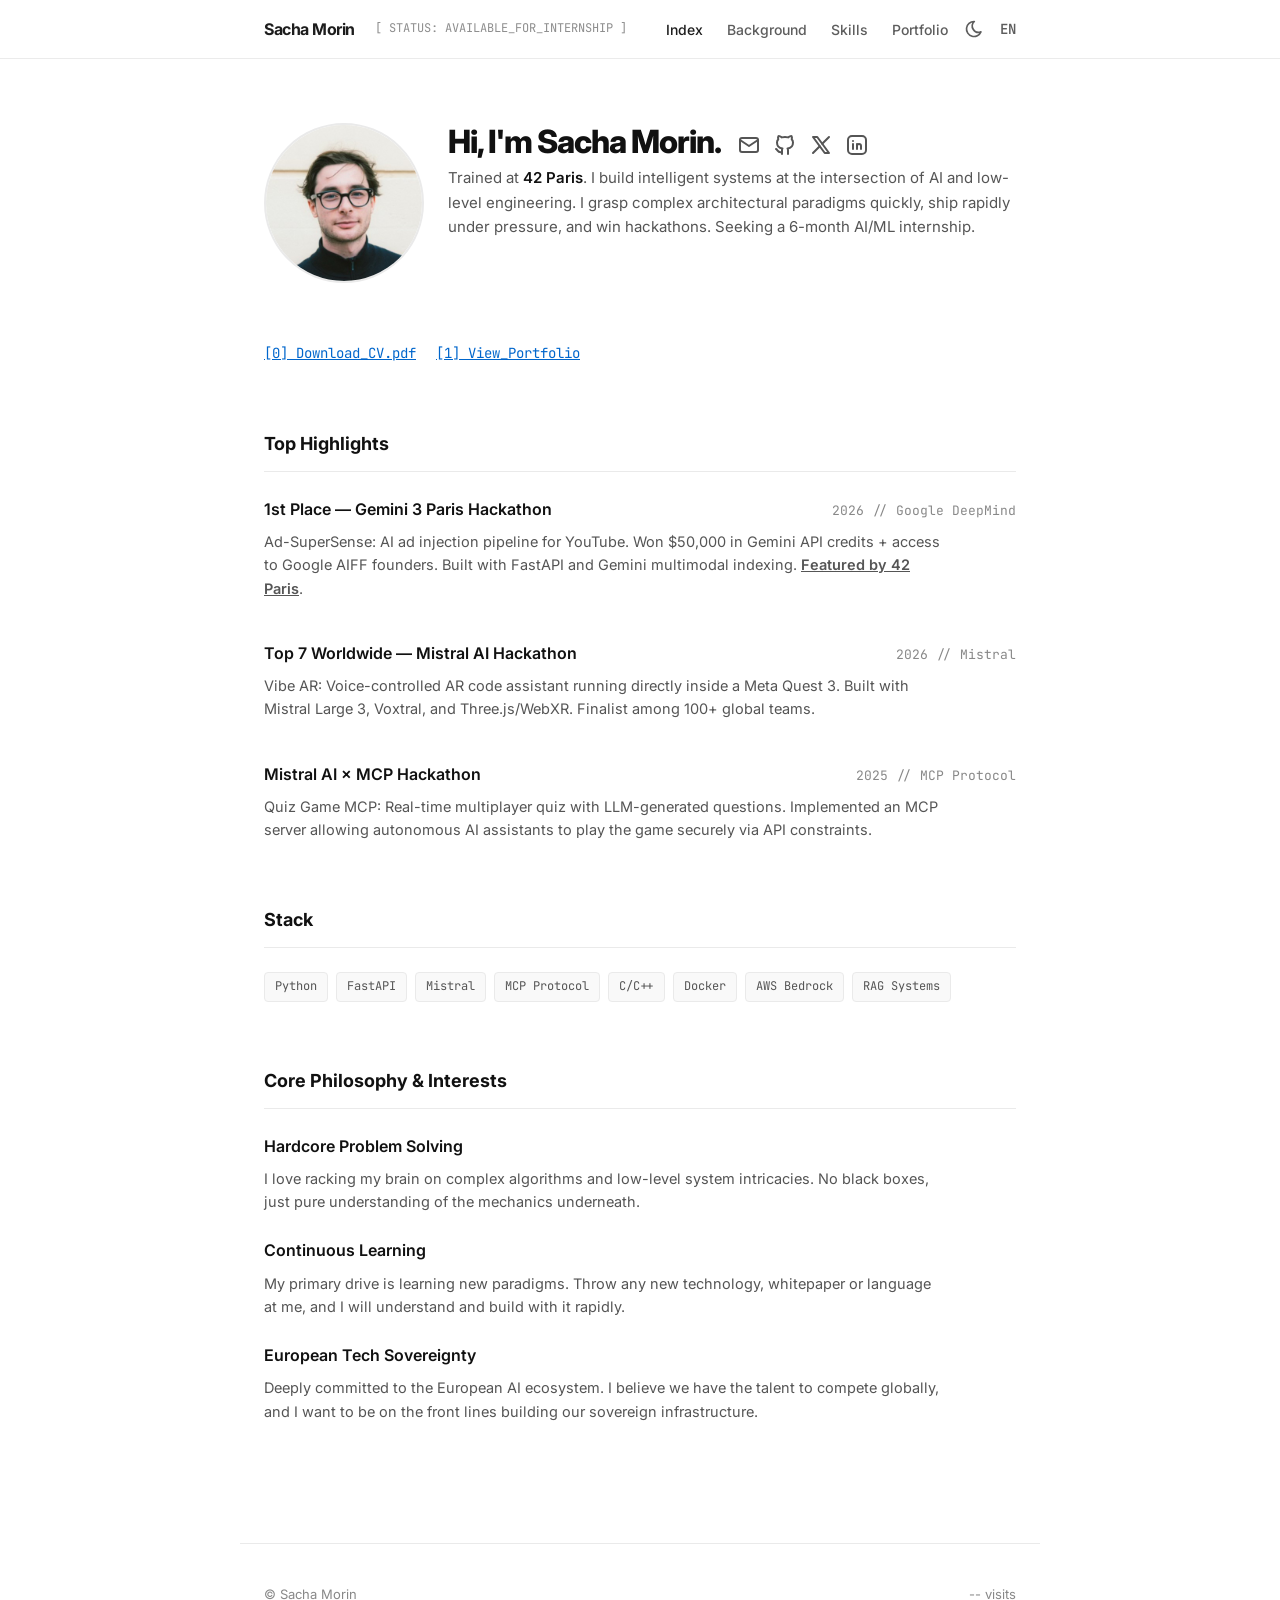
==== commit f1dae592: "fix: attach visit counter to footer UI and correct API endpoint" ====
--- a/index.html
+++ b/index.html
@@ -553,11 +553,19 @@
 
   <footer>
     <div class="footer-left">© Sacha Morin</div>
+    <div class="footer-right"><span id="visit-counter">--</span> visits</div>
   </footer>
 
   <script src="i18n.js"></script>
   <script>
-    fetch(`${VISIT_API_URL}/visit`, { method: 'POST' }).catch(e => console.error(e));
+    fetch(VISIT_API_URL)
+      .then(res => res.json())
+      .then(data => {
+        if(data.visits) {
+          document.getElementById('visit-counter').innerText = data.visits;
+        }
+      })
+      .catch(e => console.error('Error fetching visit count:', e));
     
     // SPA Tab Logic
     function showSection(sectionId, element) {
